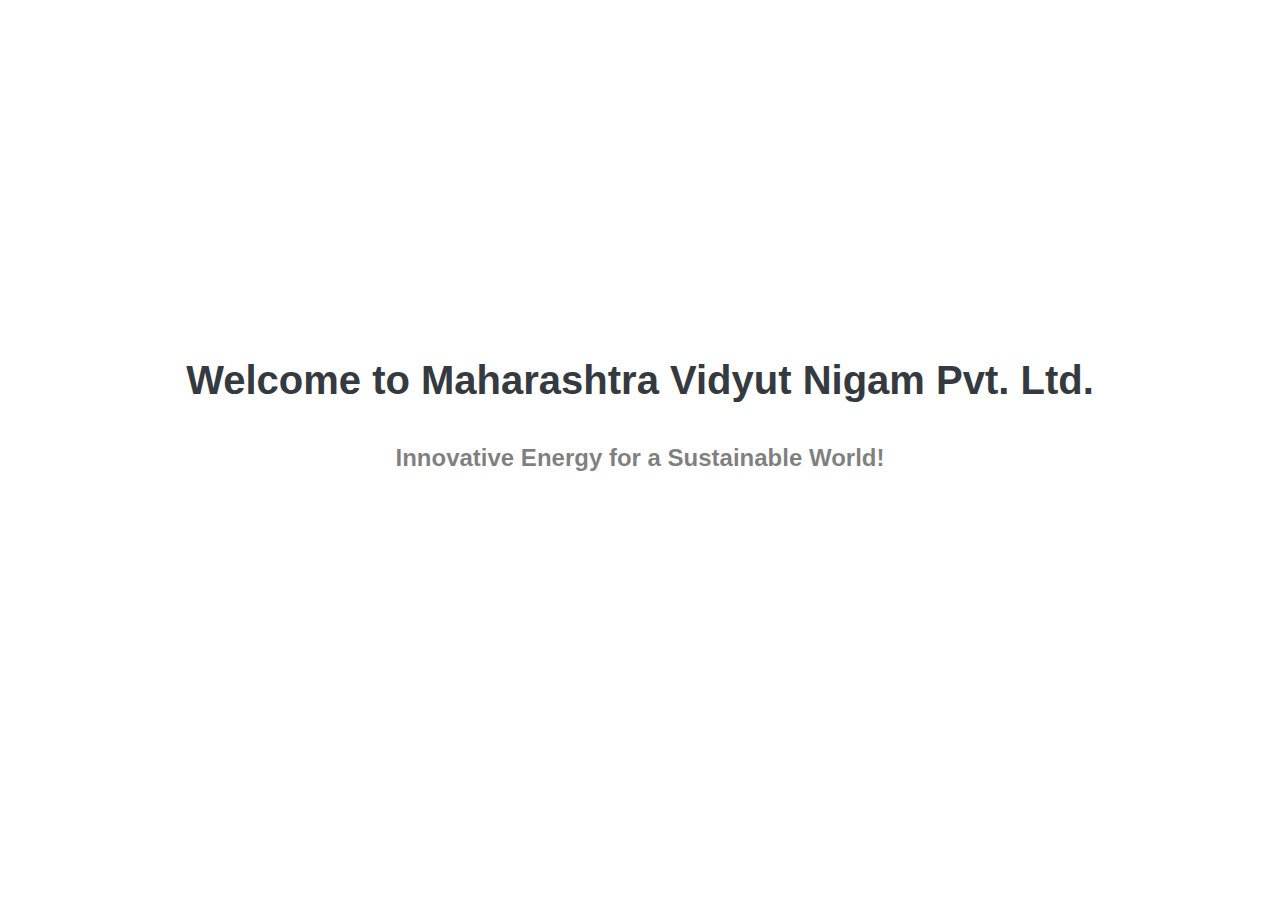
==== index.html @ 221c05e9 "first" ====
<!DOCTYPE html>
<html lang="en">
<head>
    <meta charset="UTF-8">
    <meta name="viewport" content="width=device-width, initial-scale=1.0">
    <link href="https://stackpath.bootstrapcdn.com/bootstrap/4.5.2/css/bootstrap.min.css" rel="stylesheet">
    <title>Maharashtra Vidyut Nigam Pvt. Ltd.</title>
    <style>
        body {
            background-image: url(''); /* Replace with your image URL */
            background-size: cover;
            color: white;
            text-align: center;
            font-family: 'Arial', sans-serif;
            height: 100vh; /* Full viewport height */
            display: flex;
            flex-direction: column;
            justify-content: center;
            align-items: center;
        }
        .logo {
            width: 150px; /* Adjust logo size */
            margin-top: 20px;
            animation: logo-fade-in 2s; /* Animation for logo */
        }
        .heading {
            font-size: 2.5rem;
            margin: 20px 0;
            font-weight: bold;
            animation: text-fade-in 2s; /* Animation for heading */
        }
        .subheading {
            font-size: 1.5rem;
            margin: 20px 0;
            animation: text-fade-in 2.5s; /* Animation for subheading */
        }
        .btn-custom {
            cursor: pointer;
            margin: 10px;
            padding: 10px 20px;
            font-size: 1.2rem;
            position: relative;
            transition: transform 0.2s; 
            opacity: 0; /* Start as invisible */
            animation: button-fade-in 2s forwards; /* Animation for buttons */
        }
        .btn-custom:hover {
            transform: scale(1.05); /* Slightly enlarge on hover */
        }
        @keyframes logo-fade-in {
            0% {
                opacity: 0;
                transform: translateY(-50px);
            }
            100% {
                opacity: 1;
                transform: translateY(0);
            }
        }
        @keyframes text-fade-in {
            0% {
                opacity: 0;
                transform: translateY(50px);
            }
            100% {
                opacity: 1;
                transform: translateY(0);
            }
        }
        @keyframes button-fade-in {
            0% {
                opacity: 0;
                transform: translateY(20px);
            }
            100% {
                opacity: 1;
                transform: translateY(0);
            }
        }
    </style>
</head>
<body>

     <!-- Replace with your logo URL -->
    <h1 class="heading text-dark">Welcome to Maharashtra Vidyut Nigam Pvt. Ltd.</h1>
    <h3 class="subheading text-black-50 font-weight-bold">Innovative Energy for a Sustainable World!</h3>
    
    <div>
        <a href="purchase.html" class="btn btn-primary btn-custom" data-toggle="tooltip" title="Click for more">Purchase</a>
        <a href="store.html" class="btn btn-danger btn-custom" data-toggle="tooltip" title="Click for more">Store</a>
    </div>

    <script src="https://code.jquery.com/jquery-3.5.1.slim.min.js"></script>
    <script src="https://cdn.jsdelivr.net/npm/@popperjs/core@2.9.2/dist/umd/popper.min.js"></script>
    <script src="https://stackpath.bootstrapcdn.com/bootstrap/4.5.2/js/bootstrap.min.js"></script>
    
</body>
</html>
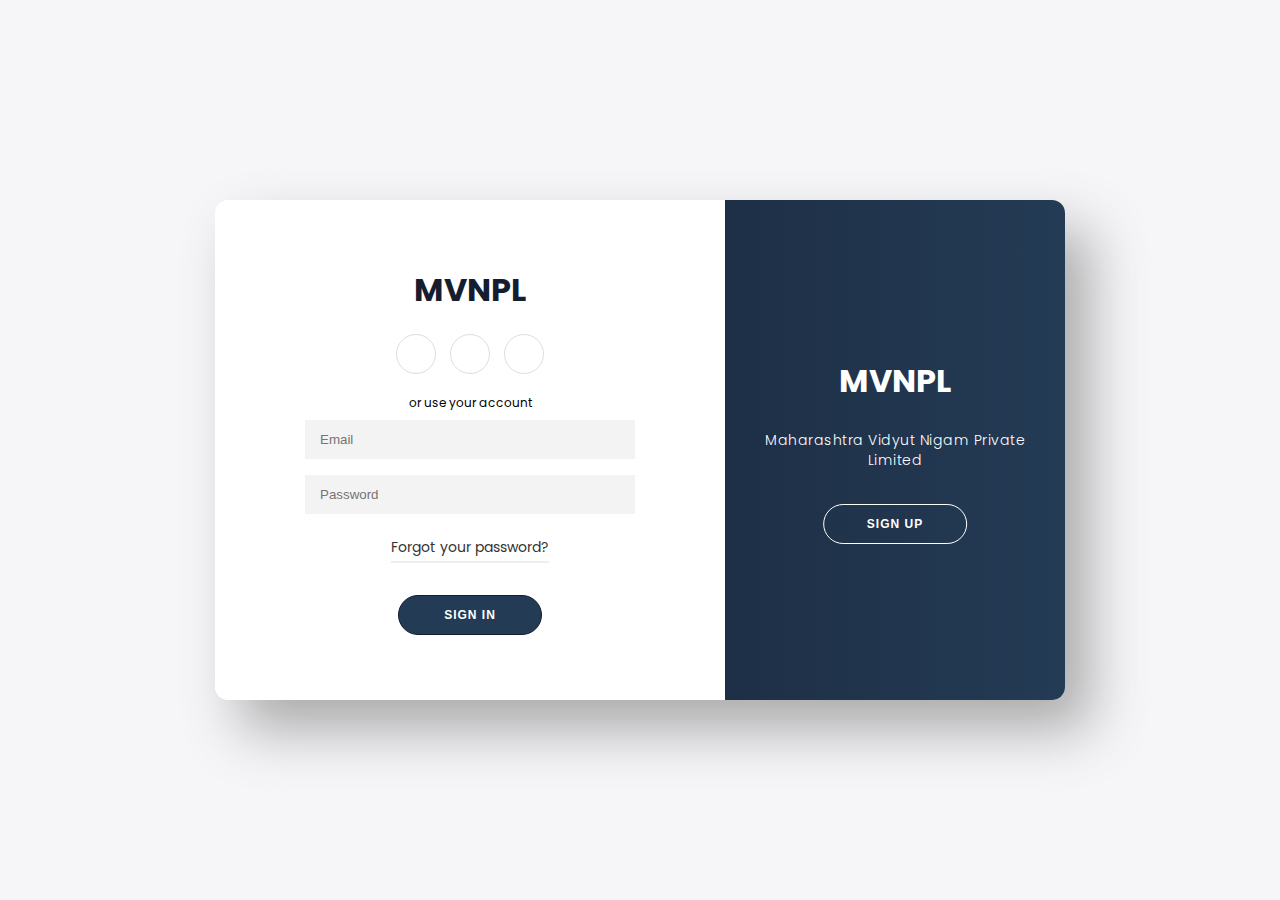
==== commit 5e7dc63b: "first" ====
--- a/index.html
+++ b/index.html
@@ -2,97 +2,114 @@
 <html lang="en">
 <head>
     <meta charset="UTF-8">
+    <meta http-equiv="X-UA-Compatible" content="IE=edge">
     <meta name="viewport" content="width=device-width, initial-scale=1.0">
-    <link href="https://stackpath.bootstrapcdn.com/bootstrap/4.5.2/css/bootstrap.min.css" rel="stylesheet">
-    <title>Maharashtra Vidyut Nigam Pvt. Ltd.</title>
-    <style>
-        body {
-            background-image: url(''); /* Replace with your image URL */
-            background-size: cover;
-            color: white;
-            text-align: center;
-            font-family: 'Arial', sans-serif;
-            height: 100vh; /* Full viewport height */
-            display: flex;
-            flex-direction: column;
-            justify-content: center;
-            align-items: center;
-        }
-        .logo {
-            width: 150px; /* Adjust logo size */
-            margin-top: 20px;
-            animation: logo-fade-in 2s; /* Animation for logo */
-        }
-        .heading {
-            font-size: 2.5rem;
-            margin: 20px 0;
-            font-weight: bold;
-            animation: text-fade-in 2s; /* Animation for heading */
-        }
-        .subheading {
-            font-size: 1.5rem;
-            margin: 20px 0;
-            animation: text-fade-in 2.5s; /* Animation for subheading */
-        }
-        .btn-custom {
-            cursor: pointer;
-            margin: 10px;
-            padding: 10px 20px;
-            font-size: 1.2rem;
-            position: relative;
-            transition: transform 0.2s; 
-            opacity: 0; /* Start as invisible */
-            animation: button-fade-in 2s forwards; /* Animation for buttons */
-        }
-        .btn-custom:hover {
-            transform: scale(1.05); /* Slightly enlarge on hover */
-        }
-        @keyframes logo-fade-in {
-            0% {
-                opacity: 0;
-                transform: translateY(-50px);
-            }
-            100% {
-                opacity: 1;
-                transform: translateY(0);
-            }
-        }
-        @keyframes text-fade-in {
-            0% {
-                opacity: 0;
-                transform: translateY(50px);
-            }
-            100% {
-                opacity: 1;
-                transform: translateY(0);
-            }
-        }
-        @keyframes button-fade-in {
-            0% {
-                opacity: 0;
-                transform: translateY(20px);
-            }
-            100% {
-                opacity: 1;
-                transform: translateY(0);
-            }
-        }
-    </style>
+    <title>Sign in || Sign up form</title>
+    <!-- font awesome icons -->
+    <link rel="stylesheet" href="https://cdnjs.cloudflare.com/ajax/libs/font-awesome/6.1.1/css/all.min.css" integrity="sha512-KfkfwYDsLkIlwQp6LFnl8zNdLGxu9YAA1QvwINks4PhcElQSvqcyVLLD9aMhXd13uQjoXtEKNosOWaZqXgel0g==" crossorigin="anonymous" referrerpolicy="no-referrer" />
+    <!-- css stylesheet -->
+    <link rel="stylesheet" href="style.css">
 </head>
 <body>
 
-     <!-- Replace with your logo URL -->
-    <h1 class="heading text-dark">Welcome to Maharashtra Vidyut Nigam Pvt. Ltd.</h1>
-    <h3 class="subheading text-black-50 font-weight-bold">Innovative Energy for a Sustainable World!</h3>
-    
-    <div>
-        <a href="purchase.html" class="btn btn-primary btn-custom" data-toggle="tooltip" title="Click for more">Purchase</a>
-        <a href="store.html" class="btn btn-danger btn-custom" data-toggle="tooltip" title="Click for more">Store</a>
+<div class="container" id="container">
+    <div class="form-container sign-up-container">
+        <form action="#">
+            <h1>Create Account</h1>
+            <div class="social-container">
+                <a href="#" class="social"><i class="fab fa-facebook-f"></i></a>
+                <a href="#" class="social"><i class="fab fa-google-plus-g"></i></a>
+                <a href="#" class="social"><i class="fab fa-linkedin-in"></i></a>
+            </div>
+            <span>or use your email for registration</span>
+            <div class="infield">
+                <input type="text" placeholder="Name" />
+                <label></label>
+            </div>
+            <div class="infield">
+                <input type="email" placeholder="Email" name="email"/>
+                <label></label>
+            </div>
+            <div class="infield">
+                <input type="password" placeholder="Password" />
+                <label></label>
+            </div>
+            <button type="submit">Sign Up</button>
+        </form>
     </div>
+    <div class="form-container sign-in-container">
+        <form id="loginForm">
+            <h1>MVNPL</h1>
+            <div class="social-container">
+                <a href="#" class="social"><i class="fab fa-facebook-f"></i></a>
+                <a href="#" class="social"><i class="fab fa-google-plus-g"></i></a>
+                <a href="#" class="social"><i class="fab fa-linkedin-in"></i></a>
+            </div>
+            <span>or use your account</span>
+            <div class="infield">
+                <input type="email" placeholder="Email" name="email" required/>
+                <label></label>
+            </div>
+            <div class="infield">
+                <input type="password" placeholder="Password" required/>
+                <label></label>
+            </div>
+            <a href="" class="forgot">Forgot your password?</a>
+            <button type="submit">Sign In</button>
+        </form>
+    </div>
+    <div class="overlay-container" id="overlayCon">
+        <div class="overlay">
+            <div class="overlay-panel overlay-left">
+                <h1>Welcome Back!</h1>
+                <p>To keep connected with us please login with your personal info</p>
+                <button>Sign In</button>
+            </div>
+            <div class="overlay-panel overlay-right">
+                <h1>MVNPL</h1>
+                <p>Maharashtra Vidyut Nigam Private Limited</p>
+                <button>Sign Up</button>
+            </div>
+        </div>
+        <button id="overlayBtn"></button>
+    </div>
+</div>
 
-    <script src="https://code.jquery.com/jquery-3.5.1.slim.min.js"></script>
-    <script src="https://cdn.jsdelivr.net/npm/@popperjs/core@2.9.2/dist/umd/popper.min.js"></script>
-    <script src="https://stackpath.bootstrapcdn.com/bootstrap/4.5.2/js/bootstrap.min.js"></script>
-    
+<!-- js code -->
+<script src="https://cdn.jsdelivr.net/npm/bootstrap@5.3.3/dist/js/bootstrap.bundle.min.js" integrity="sha384-YvpcrYf0tY3lHB60NNkmXc5s9fDVZLESaAA55NDzOxhy9GkcIdslK1eN7N6jIeHz" crossorigin="anonymous"></script>
+
+<script>
+    const container = document.getElementById('container');
+    const overlayBtn = document.getElementById('overlayBtn');
+
+    overlayBtn.addEventListener('click', () => {
+        container.classList.toggle('right-panel-active');
+        overlayBtn.classList.remove('btnScaled');
+        window.requestAnimationFrame(() => {
+            overlayBtn.classList.add('btnScaled');
+        })
+    })
+
+    // Login form submission handler
+    document.getElementById("loginForm").addEventListener("submit", function(event) {
+        event.preventDefault(); // Prevent form submission
+
+        // Simulated login logic (replace with actual authentication)
+        var email = document.querySelector('input[name="email"]').value;
+        var password = document.querySelector('input[type="password"]').value;
+
+        // Example: Check if email and password are correct
+        if (email === "" && password === "") {
+            // Show success message
+            alert("Login successfully!");
+            
+            // Redirect to a new page
+            window.location.href = "login.html"; // Replace with your target page
+        } else {
+            // Show error message
+            alert("Invalid email or password!");
+        }
+    });
+</script>
 </body>
 </html>--- a/style.css
+++ b/style.css
@@ -0,0 +1,271 @@
+@import url('https://fonts.googleapis.com/css2?family=Poppins:wght@100;200;300;400;500;600;700;800;900&display=swap');
+
+* {
+    padding: 0px;
+    margin: 0px;
+    box-sizing: border-box;
+}
+
+:root {
+    --linear-grad: linear-gradient(to right, #141E30, #243B55);
+    --grad-clr1: #141E30;
+    --grad-clr2: #243B55;
+}
+
+body {
+    height: 100vh;
+    background: #f6f5f7;
+    display: grid;
+    place-content: center;
+    font-family: 'Poppins', sans-serif;
+}
+
+.container{
+    position: relative;
+    width: 850px;
+    height: 500px;
+    background-color: #FFF;
+    box-shadow: 25px 30px 55px #5557;
+    border-radius: 13px;
+    overflow: hidden;
+}
+
+.form-container{
+    position: absolute;
+    width: 60%;
+    height: 100%;
+    padding: 0px 40px;
+    transition: all 0.6s ease-in-out;
+}
+
+.sign-up-container{
+    opacity: 0;
+    z-index: 1;
+}
+
+.sign-in-container{
+    z-index: 2;
+}
+
+form{
+    height: 100%;
+    display: flex;
+    flex-direction: column;
+    align-items: center;
+    justify-content: center;
+    padding: 0px 50px;
+}
+
+h1{
+    color: var(--grad-clr1);
+}
+
+.social-container{
+    margin: 20px 0px;
+}
+
+.social-container a{
+    border: 1px solid #DDD;
+    border-radius: 50%;
+    display: inline-flex;
+    justify-content: center;
+    align-items: center;
+    margin: 0px 5px;
+    height: 40px;
+    width: 40px;
+}
+
+span{
+    font-size: 12px;
+}
+
+.infield{
+    position: relative;
+    margin: 8px 0px;
+    width: 100%;
+}
+
+input{
+    width: 100%;
+    padding: 12px 15px;
+    background-color: #F3F3F3;
+    border: none;
+    outline: none;
+}
+
+label{
+    position: absolute;
+    left: 50%;
+    top: 100%;
+    transform: translateX(-50%);
+    width: 0%;
+    height: 2px;
+    background: var(--linear-grad);
+    transition: 0.3s;
+}
+
+input:focus ~ label{
+    width: 100%;
+}
+
+a{
+    color: #333;
+    font-size: 14px;
+    text-decoration: none;
+    margin: 15px 0px;
+}
+
+a.forgot{
+    padding-bottom: 3px;
+    border-bottom: 2px solid #EEE;
+}
+
+button{
+    border-radius: 20px;
+    border: 1px solid var(--grad-clr1);
+    background: var(--grad-clr2);
+    color: #FFF;
+    font-size: 12px;
+    font-weight: bold;
+    padding: 12px 45px;
+    letter-spacing: 1px;
+    text-transform: uppercase;
+}
+
+.form-container button{
+    margin-top: 17px;
+    transition: 80ms ease-in;
+}
+
+.form-container button:hover{
+    background: #FFF;
+    color: var(--grad-clr1);
+}
+
+.overlay-container{
+    position: absolute;
+    top: 0;
+    left: 60%;
+    width: 40%;
+    height: 100%;
+    overflow: hidden;
+    transition: transform 0.6s ease-in-out;
+    z-index: 9;
+}
+#overlayBtn{
+    cursor: pointer;
+    position: absolute;
+    left: 50%;
+    top: 304px;
+    transform: translateX(-50%);
+    width: 143.67px;
+    height: 40px;
+    border: 1px solid #FFF;
+    background: transparent;
+    border-radius: 20px;
+}
+
+.overlay{
+    position: relative;
+    background: var(--linear-grad);
+    color: #FFF;
+    left: -150%;
+    height: 100%;
+    width: 250%;
+    transition: transform 0.6s ease-in-out;
+}
+
+.overlay-panel{
+    position: absolute;
+    display: flex;
+    align-items: center;
+    justify-content: center;
+    flex-direction: column;
+    padding: 0px 40px;
+    text-align: center;
+    height: 100%;
+    width: 340px;
+    transition: 0.6s ease-in-out;
+}
+
+.overlay-left{
+    right: 60%;
+    transform: translateX(-12%);
+}
+
+.overlay-right{
+    right: 0;
+    transform: translateX(0%);
+}
+
+.overlay-panel h1{
+    color: #FFF;
+}
+
+p{
+    font-size: 14px;
+    font-weight: 300;
+    line-height: 20px;
+    letter-spacing: 0.5px;
+    margin: 25px 0px 35px;
+}
+
+.overlay-panel button{
+    border: none;
+    background-color: transparent;
+}
+
+.right-panel-active .overlay-container{
+    transform: translateX(-150%);
+}
+
+.right-panel-active .overlay{
+    transform: translateX(50%);
+}
+
+.right-panel-active .overlay-left{
+    transform: translateX(25%);
+}
+
+.right-panel-active .overlay-right{
+    transform: translateX(35%);
+}
+
+.right-panel-active .sign-in-container{
+    transform: translateX(20%);
+    opacity: 0;
+}
+
+.right-panel-active .sign-up-container{
+    transform: translateX(66.7%);
+    opacity: 1;
+    z-index: 5;
+    animation: show 0.6s;
+}
+
+@keyframes show {
+    0%, 50%{
+        opacity: 0;
+        z-index: 1;
+    }
+    50.1%, 100%{
+        opacity: 1;
+        z-index: 5;
+    }
+}
+
+.btnScaled{
+    animation: scaleBtn 0.6s;
+}
+
+@keyframes scaleBtn {
+    0%{
+        width: 143.67px;
+    }
+    50%{
+        width: 250px;
+    }
+    100%{
+        width: 143.67px;
+    }
+}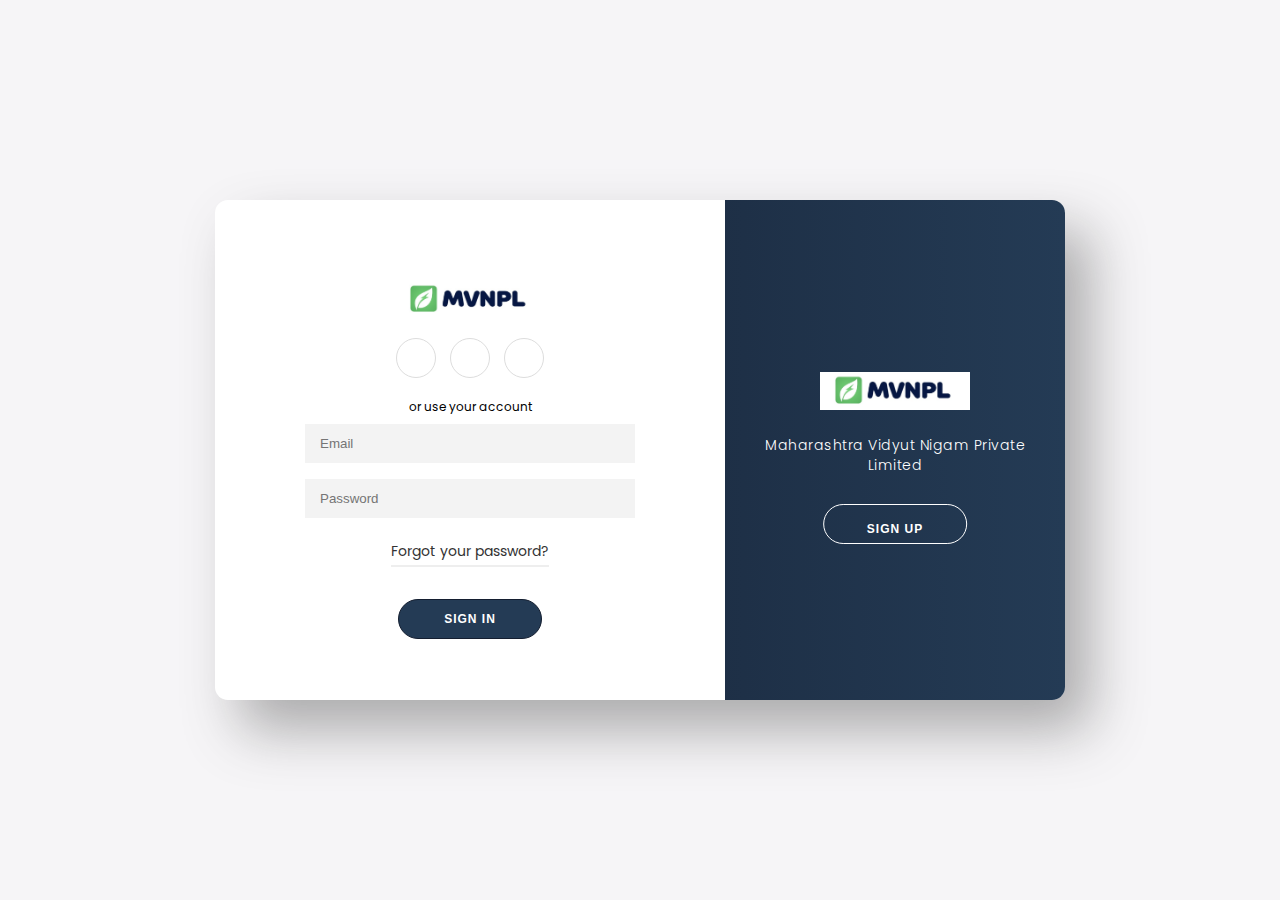
==== commit 5c7824da: "25 oct update logo in login form and increase size in index file" ====
--- a/index.html
+++ b/index.html
@@ -39,7 +39,7 @@
     </div>
     <div class="form-container sign-in-container">
         <form id="loginForm">
-            <h1>MVNPL</h1>
+            <img src="Logo.jpg" alt="Company Logo" class="logo">
             <div class="social-container">
                 <a href="#" class="social"><i class="fab fa-facebook-f"></i></a>
                 <a href="#" class="social"><i class="fab fa-google-plus-g"></i></a>
@@ -66,7 +66,7 @@
                 <button>Sign In</button>
             </div>
             <div class="overlay-panel overlay-right">
-                <h1>MVNPL</h1>
+                <img src="Logo.jpg" alt="Company Logo" class="logo">
                 <p>Maharashtra Vidyut Nigam Private Limited</p>
                 <button>Sign Up</button>
             </div>
--- a/style.css
+++ b/style.css
@@ -142,6 +142,11 @@
     color: var(--grad-clr1);
 }
 
+.logo {
+    width: 150px; /* Adjust logo size */
+    margin-top: 20px;
+}
+
 .overlay-container{
     position: absolute;
     top: 0;
